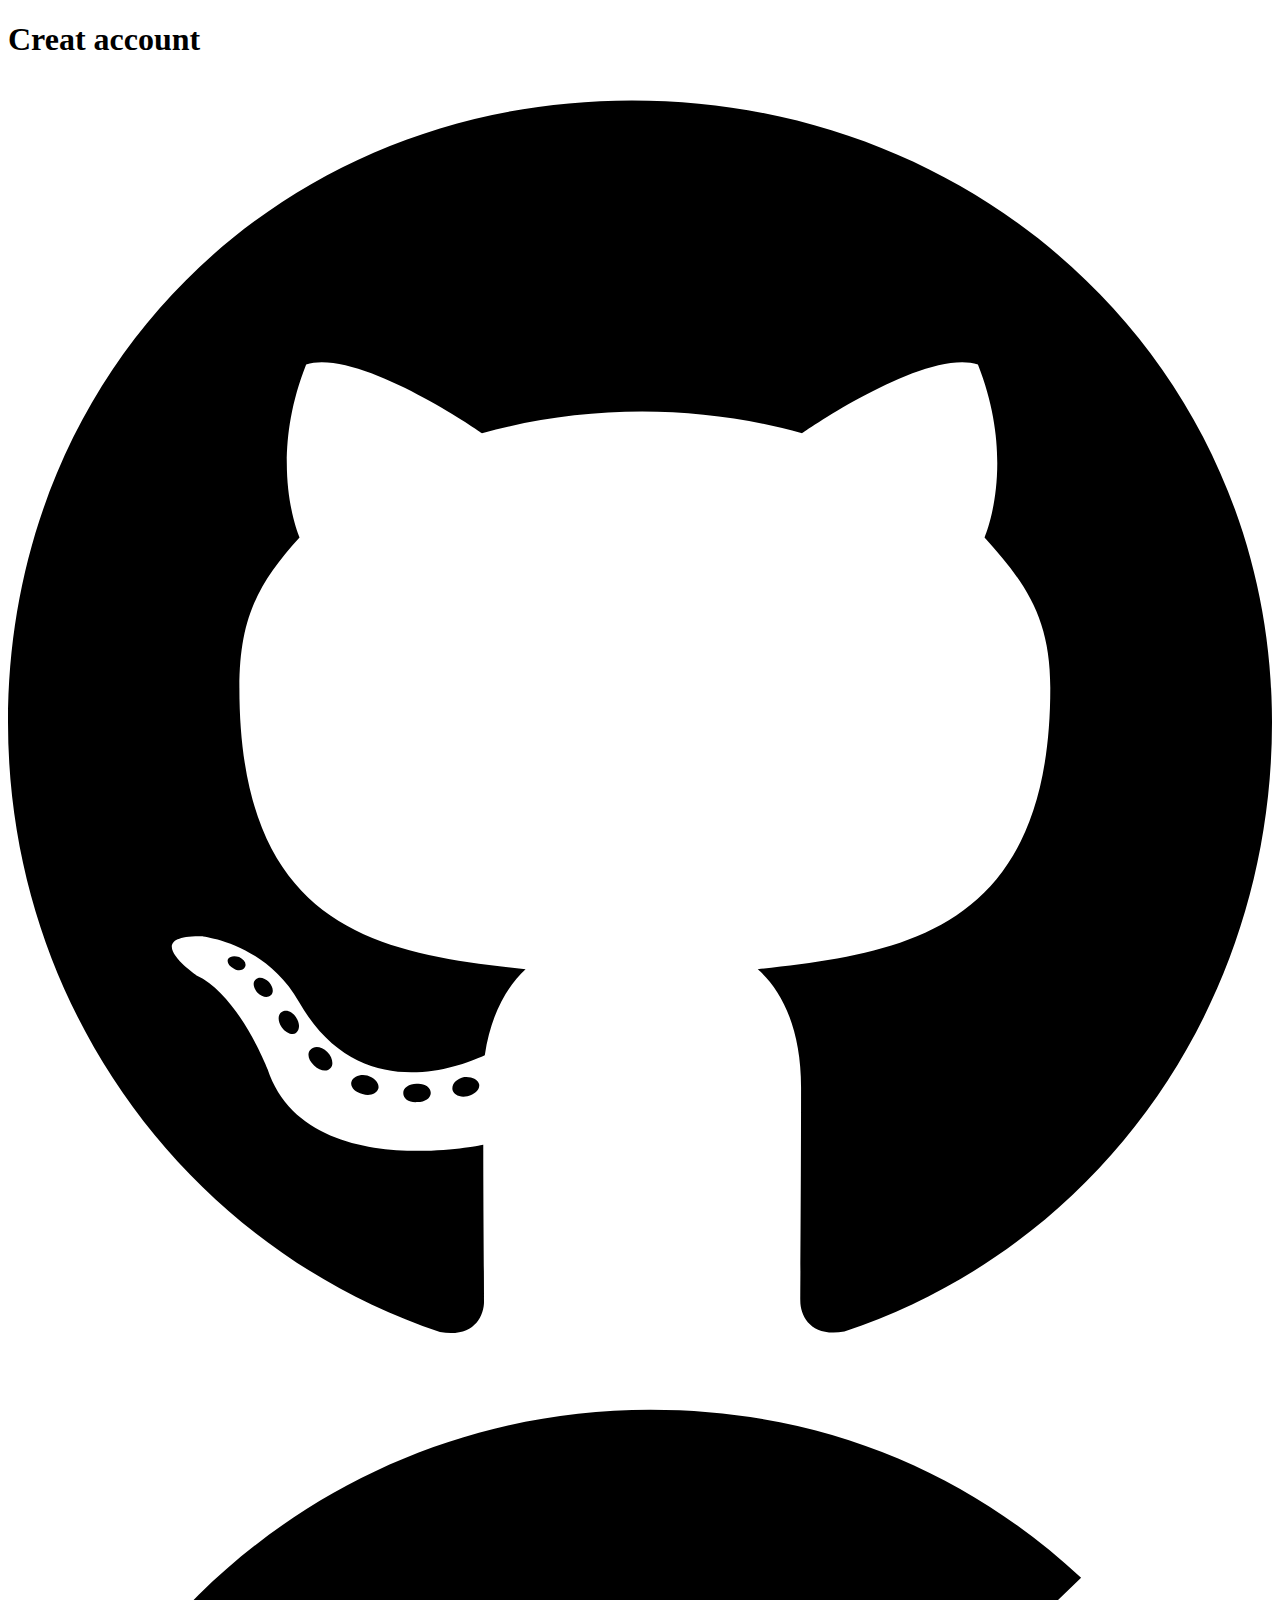
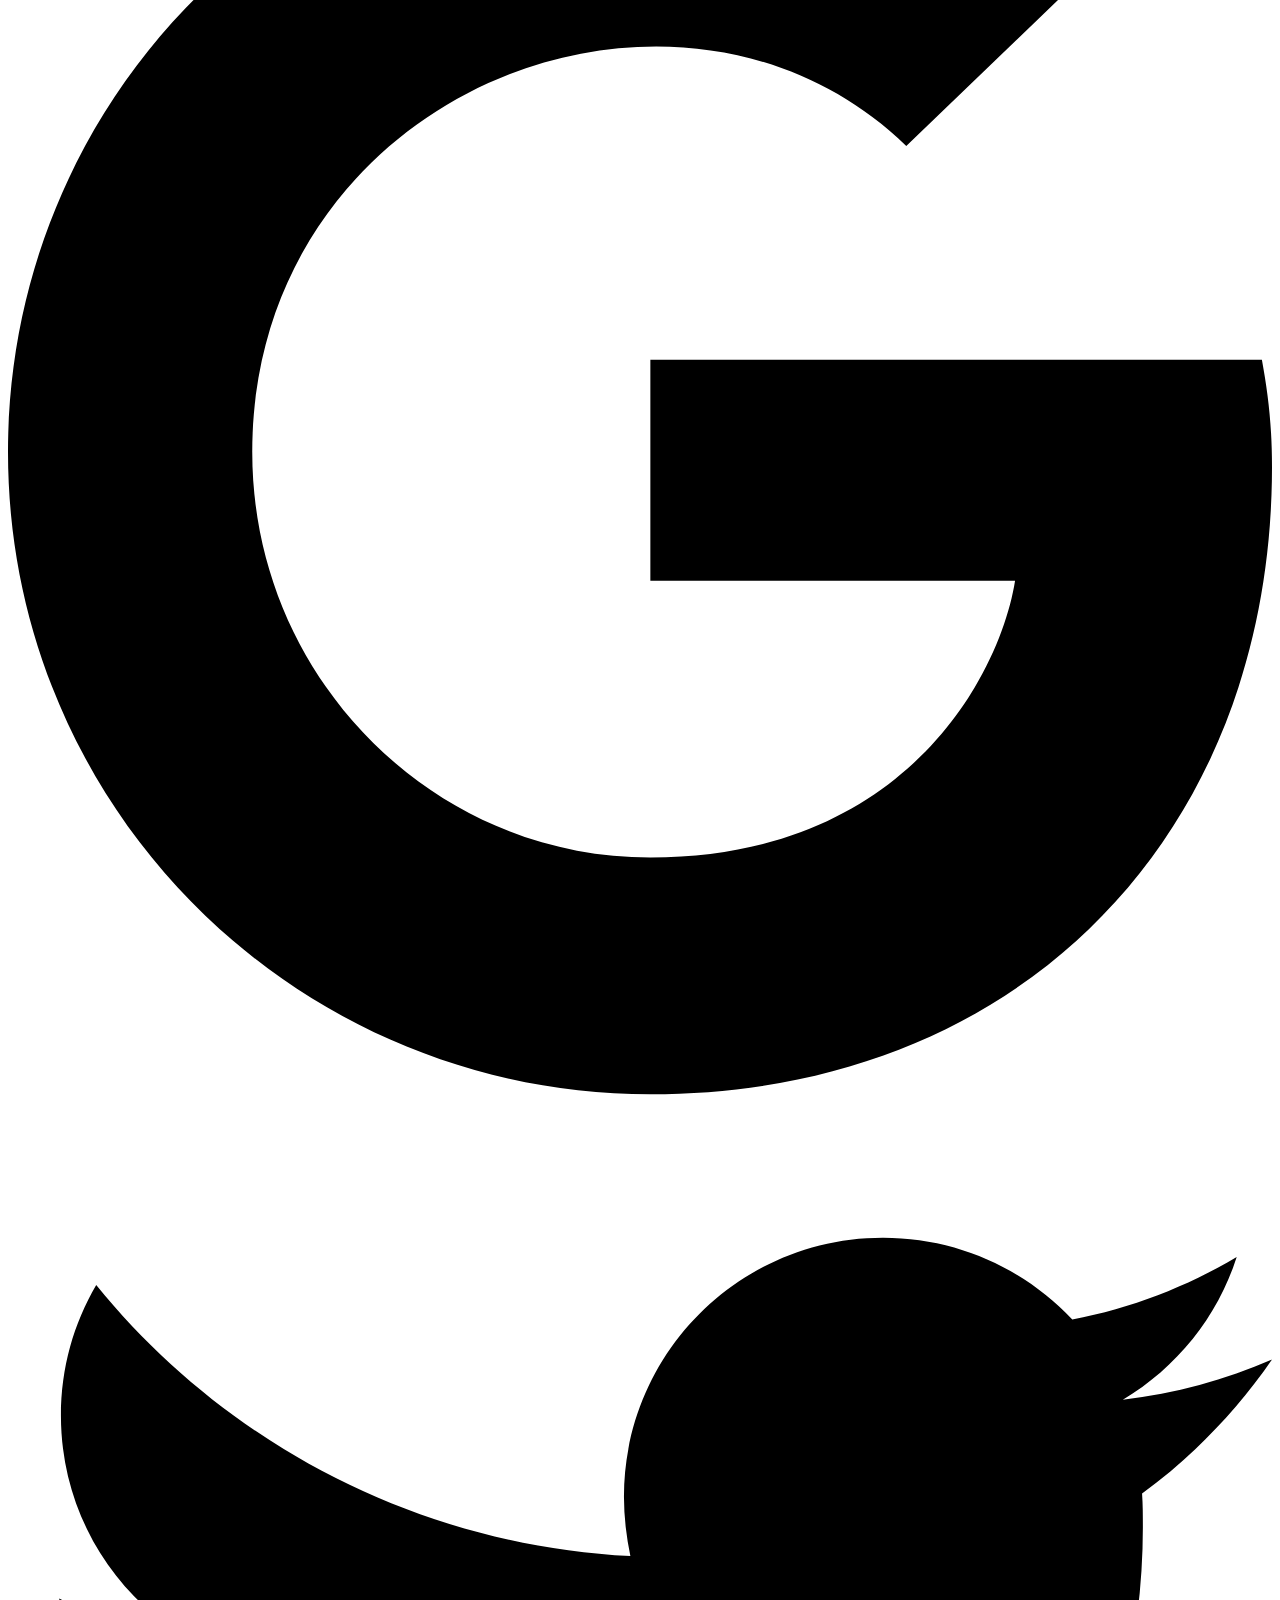
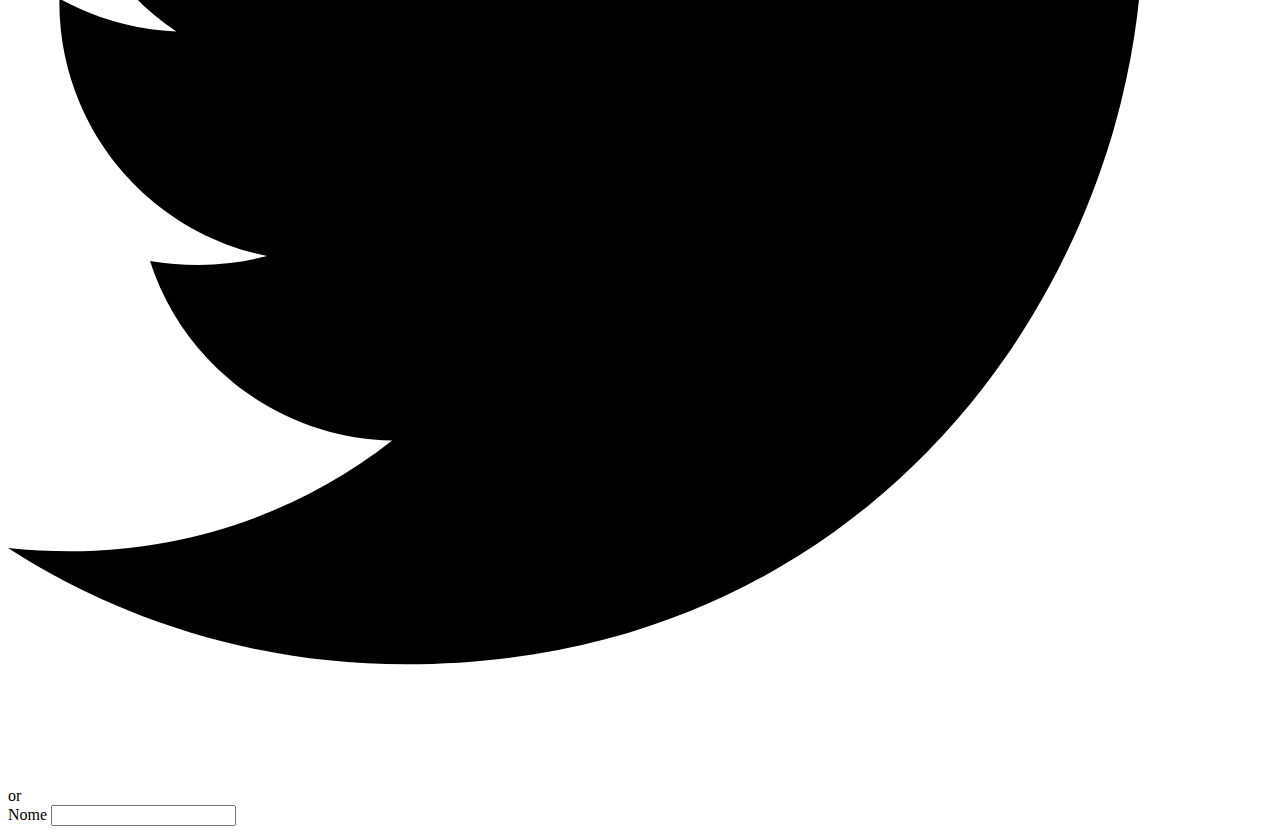
==== signUp.html @ 7f2b98a1 "up" ====
<!DOCTYPE html>
<html lang="en">
<head>
    <meta charset="UTF-8">
    <meta name="viewport" content="width=device-width, initial-scale=1.0">
    <title>Sign up</title>
</head>
<body>
    <main>
        <h1>Creat account</h1>
        <div class="img">
            <a href="">
                <img src="/img/github.svg" alt="github">
            </a>

            <a href="#">
                <img src="/img/google.svg" alt="google">
            </a>

            <a href="">
                <img src="/img/twitter.svg" alt="twitter">
            </a>

        </div>
        <div class="alternative"></div>
        <span>or</span>
        <form action="">
            <label for="name">
                <span>Nome</span>
                <input type="text" id="name" name="name">
            </label>
        </form>
    </main>
    
</body>
</html>
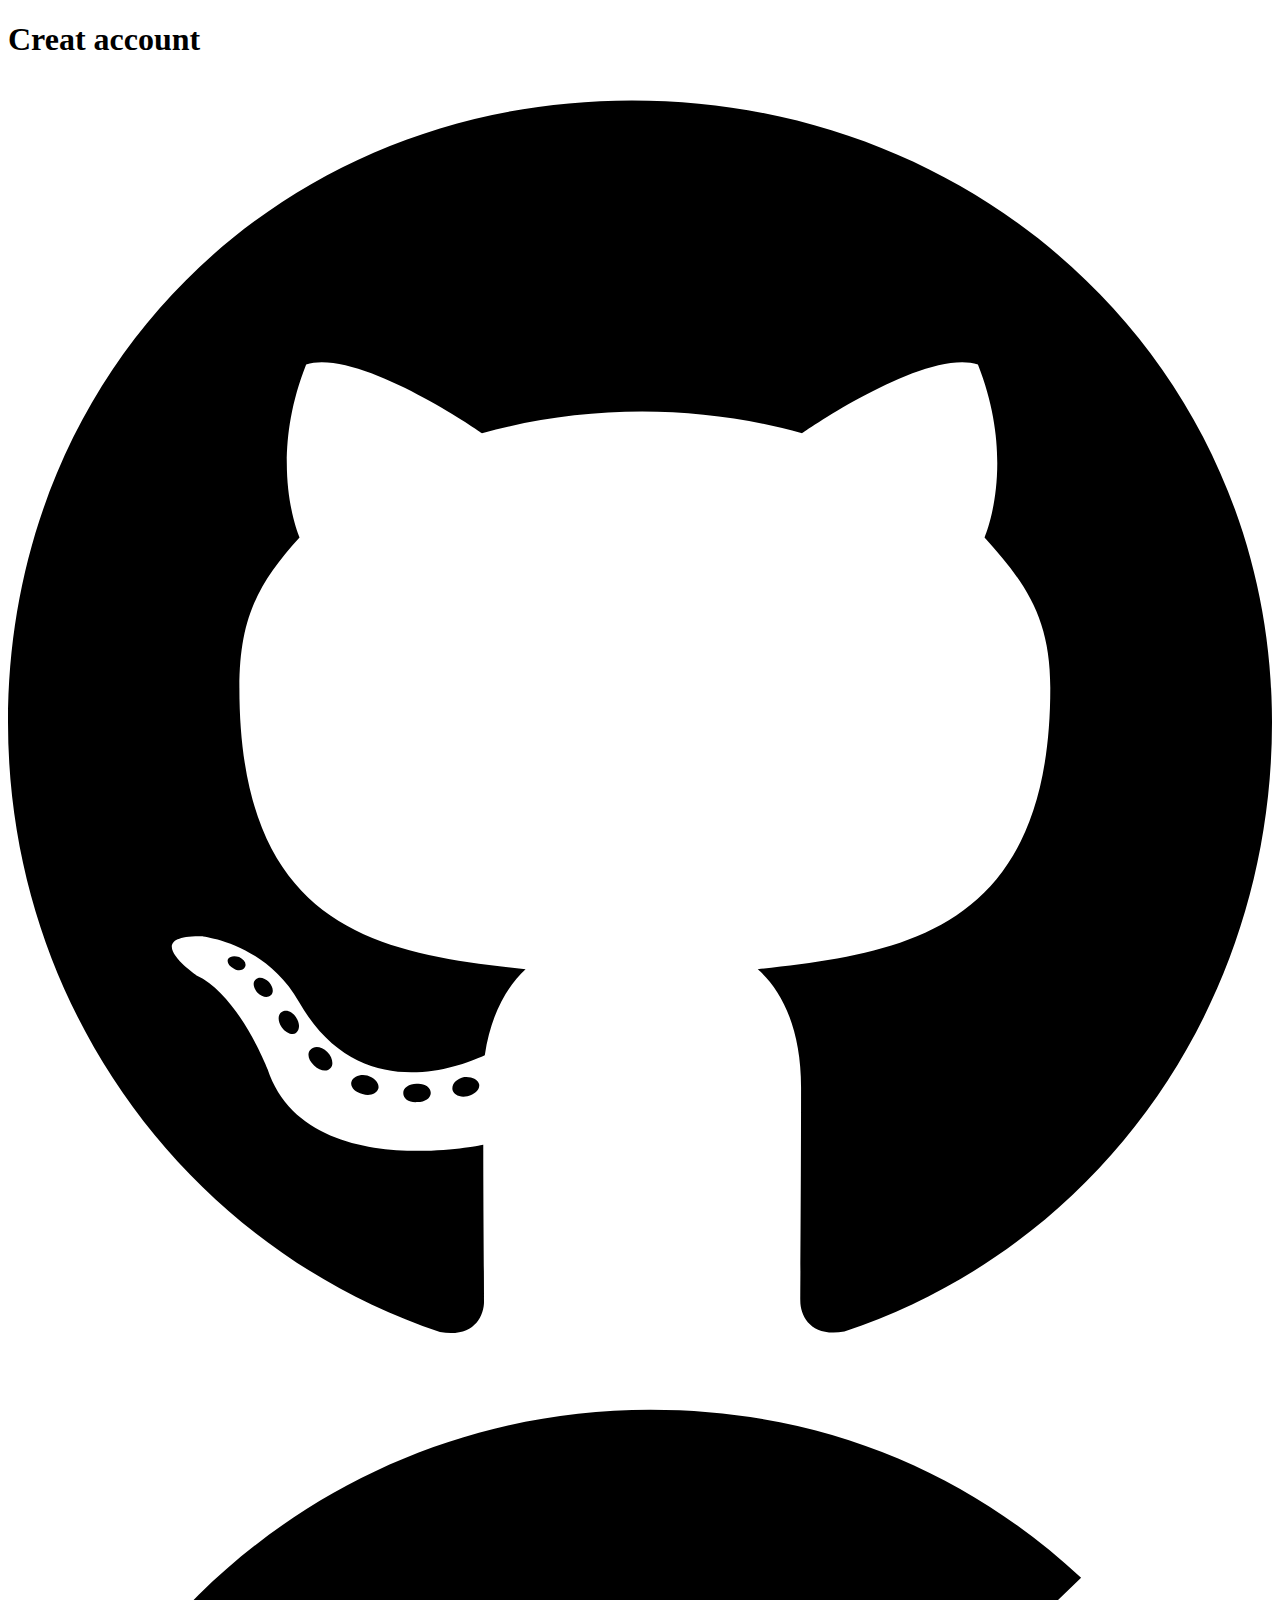
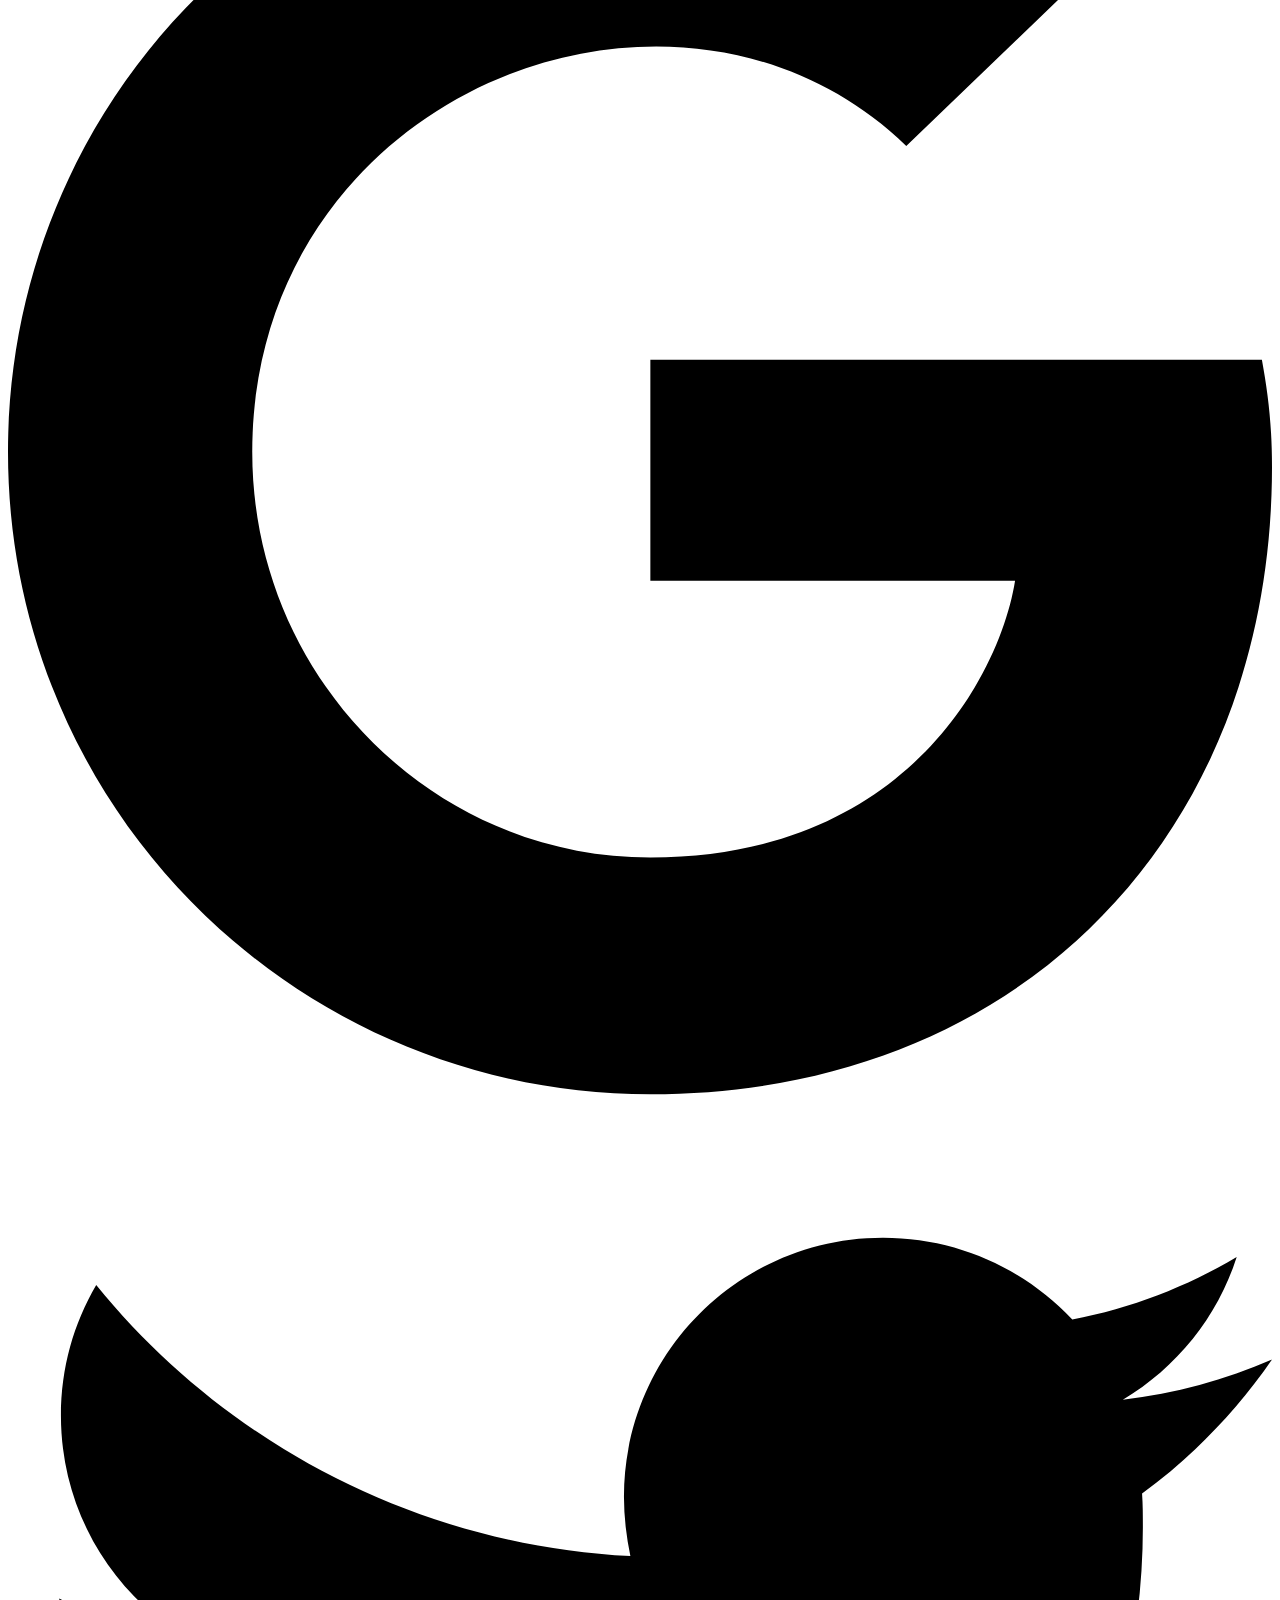
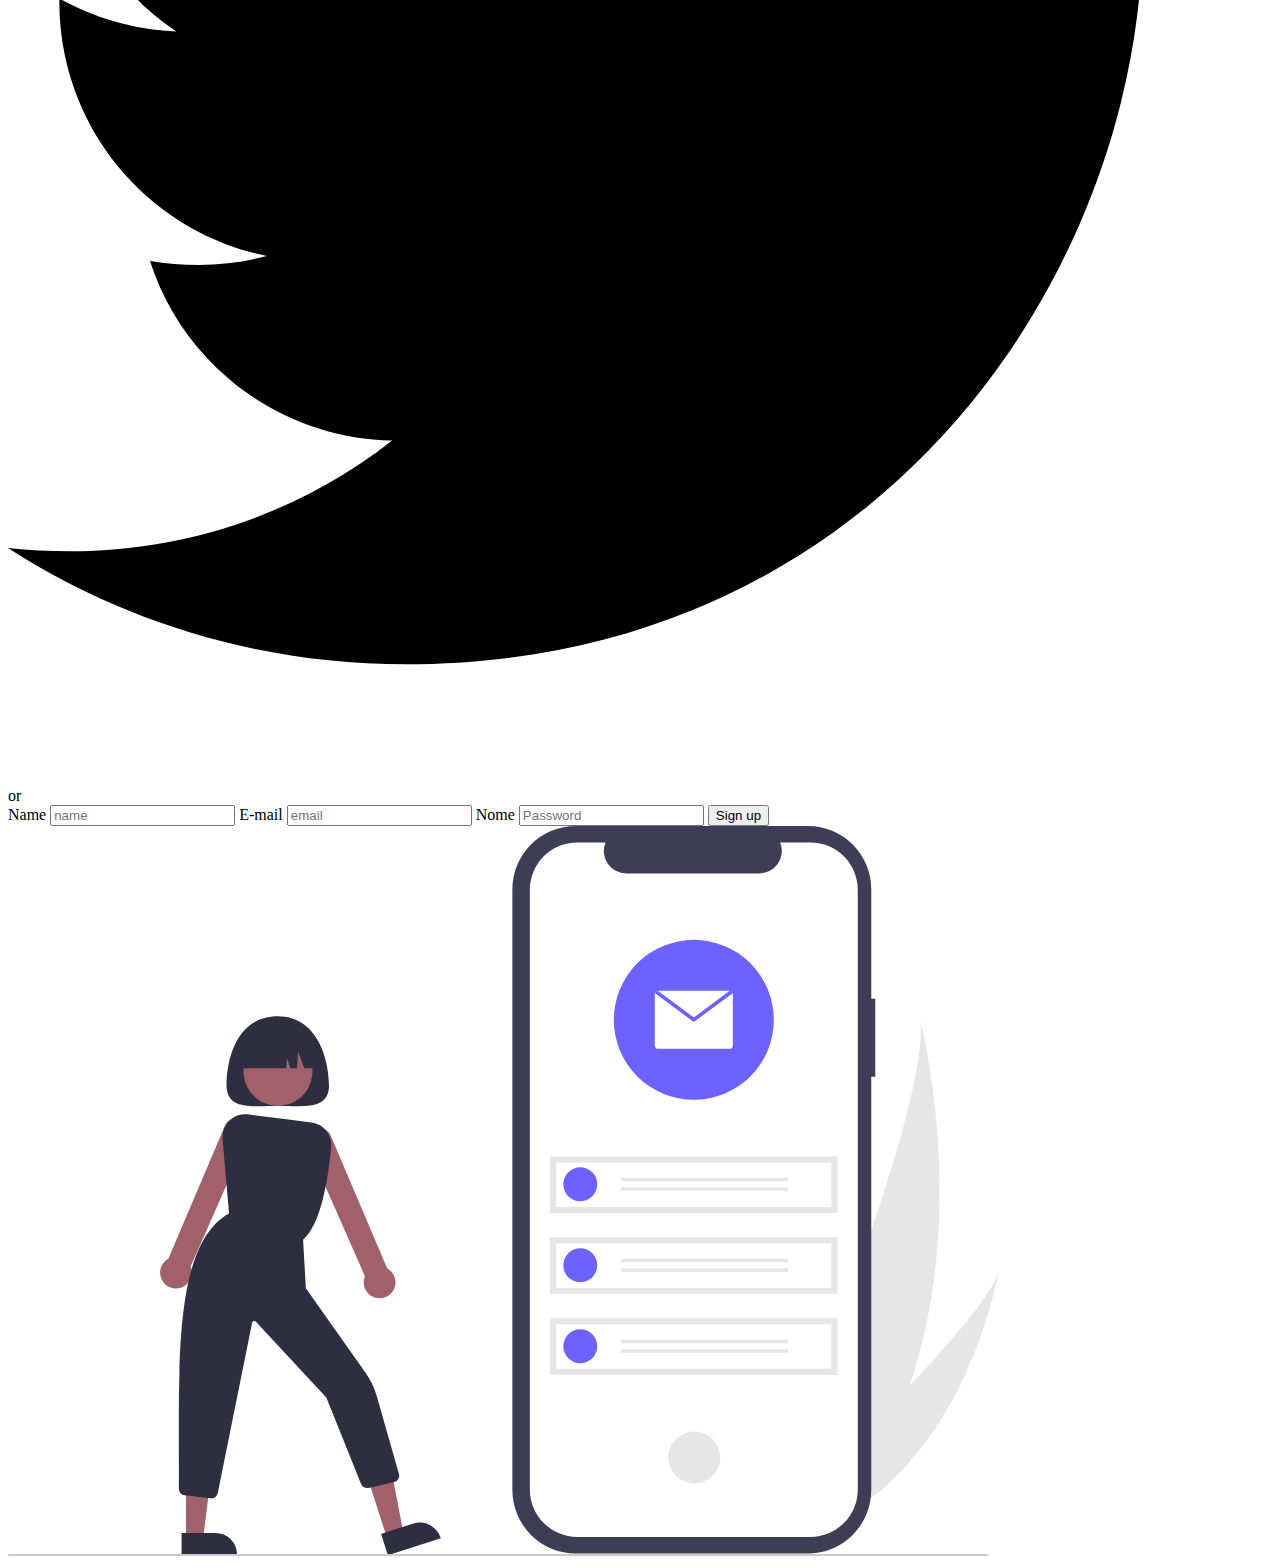
==== commit 55029150: "up" ====
--- a/signUp.html
+++ b/signUp.html
@@ -26,11 +26,24 @@
         <span>or</span>
         <form action="">
             <label for="name">
+                <span>Name</span>
+                <input type="text" id="name" name="name" placeholder="name">
+            </label>
+            <label for="email">
+                <span>E-mail</span>
+                <input type="email" id="email" name="email" placeholder="email">
+            </label>
+            <label for="name">
                 <span>Nome</span>
-                <input type="text" id="name" name="name">
+                <input type="password" id="password" name="password" placeholder="Password">
             </label>
+            <input type="submit" value="Sign up">
         </form>
     </main>
+    <section class="img">
+        <img src="/img/mobile.svg" alt="mobile">
+
+    </section>
     
 </body>
 </html>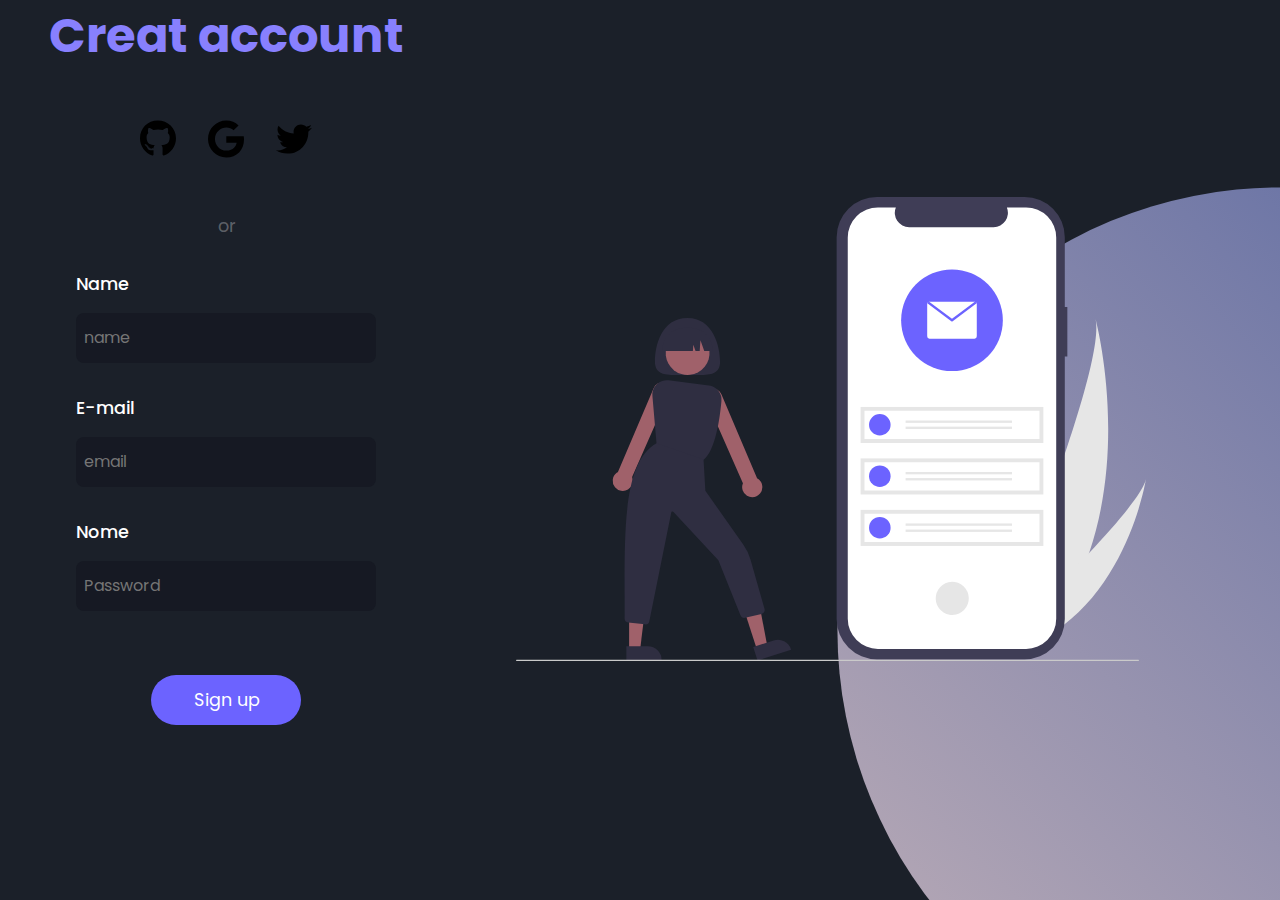
==== commit 6b75ad8d: "up" ====
--- a/signUp.html
+++ b/signUp.html
@@ -3,28 +3,29 @@
 <head>
     <meta charset="UTF-8">
     <meta name="viewport" content="width=device-width, initial-scale=1.0">
+    <link rel="stylesheet" href="/styles/sign.css">
     <title>Sign up</title>
 </head>
 <body>
     <main>
         <h1>Creat account</h1>
-        <div class="img">
-            <a href="">
-                <img src="/img/github.svg" alt="github">
+        <div class="div_img">
+            <a href="#">
+                <img class="social-media" src="/img/github.svg" alt="github">
             </a>
 
             <a href="#">
-                <img src="/img/google.svg" alt="google">
+                <img class="social-media" src="/img/google.svg" alt="google">
             </a>
 
-            <a href="">
-                <img src="/img/twitter.svg" alt="twitter">
+            <a href="#">
+                <img class="social-media" src="/img/twitter.svg" alt="twitter">
             </a>
 
         </div>
         <div class="alternative"></div>
-        <span>or</span>
-        <form action="">
+        <span class="span__main">or</span>
+        <form>
             <label for="name">
                 <span>Name</span>
                 <input type="text" id="name" name="name" placeholder="name">
@@ -37,12 +38,12 @@
                 <span>Nome</span>
                 <input type="password" id="password" name="password" placeholder="Password">
             </label>
-            <input type="submit" value="Sign up">
+            <input class="submit" type="submit" value="Sign up">
         </form>
     </main>
-    <section class="img">
-        <img src="/img/mobile.svg" alt="mobile">
-
+    <section class="sec">
+        <img class="img__sec" src="/img/mobile.svg" alt="mobile">
+        <div class="circle"></div>
     </section>
     
 </body>
--- a/styles/sign.css
+++ b/styles/sign.css
@@ -0,0 +1,134 @@
+@import url("https://fonts.googleapis.com/css2?family=Poppins:wght@100;200;300;400;500;600&display=swap");
+* {
+  padding: 0;
+  margin: 0;
+  border: 0;
+  box-sizing: border-box;
+  font-family: "Poppins", sans-serif;
+}
+
+body {
+  background: #1b2029;
+  color: white;
+  font-weight: 500;
+  display: flex;
+  min-width: 100vh;
+}
+
+main {
+  width: 50vw;
+  display: flex;
+  flex-direction: column;
+  align-items: center;
+  justify-content: center;
+}
+
+h1 {
+  color: #8880fe;
+  font-size: 3rem;
+  margin-bottom: 3rem;
+}
+
+.div_img {
+  display: flex;
+  align-items: center;
+  gap: 2em;
+}
+
+a {
+  text-decoration: none;
+}
+
+.social-media {
+  width: 36px;
+}
+
+.alternative {
+  margin-top: 1rem;
+}
+
+.span__main {
+  font-size: 1.1rem;
+  font-weight: 400;
+  color: rgba(255, 255, 255, 0.3);
+  position: relative;
+}
+
+.span__main::before .span__main::after {
+  position: absolute;
+  content: "";
+  height: 1px;
+  width: 100px;
+  bottom: 50%;
+  right: 50px;
+  background: rgba(255, 255, 255, 0.3);
+}
+
+.span__main::after {
+  left: 50px;
+}
+
+form {
+  display: flex;
+  flex-direction: column;
+  align-items: center;
+}
+
+label {
+  display: flex;
+  flex-direction: column;
+}
+
+span {
+  font-size: 1.1rem;
+  margin-top: 2rem;
+}
+
+main form input {
+  background: #161923;
+  width: 300px;
+  height: 50px;
+  padding: 0 0.5rem;
+  margin-top: 1rem;
+  outline: none;
+  color: rgb(166, 166, 166);
+  font-size: 1rem;
+  border: 19x solid #040b18;
+  border-radius: 8px;
+}
+
+.submit {
+  cursor: pointer;
+  width: 50%;
+  margin-top: 4rem;
+  border-radius: 32px;
+  background: #6c63ff;
+  color: white;
+  font-size: 1.1rem;
+}
+
+.submit:hover {
+  background: #5952d4;
+}
+
+section {
+  display: flex;
+  align-items: flex-end;
+  padding: 4rem;
+}
+
+.img__sec {
+  width: 90%;
+}
+
+.circle {
+  position: absolute;
+  height: 100%;
+  width: 100%;
+  top: 0;
+  left: 0;
+  background: linear-gradient(45deg, #e8cbc0, #636fa4);
+  -webkit-clip-path: circle(40% at right 70%);
+          clip-path: circle(40% at right 70%);
+  z-index: -1;
+}/*# sourceMappingURL=sign.css.map */